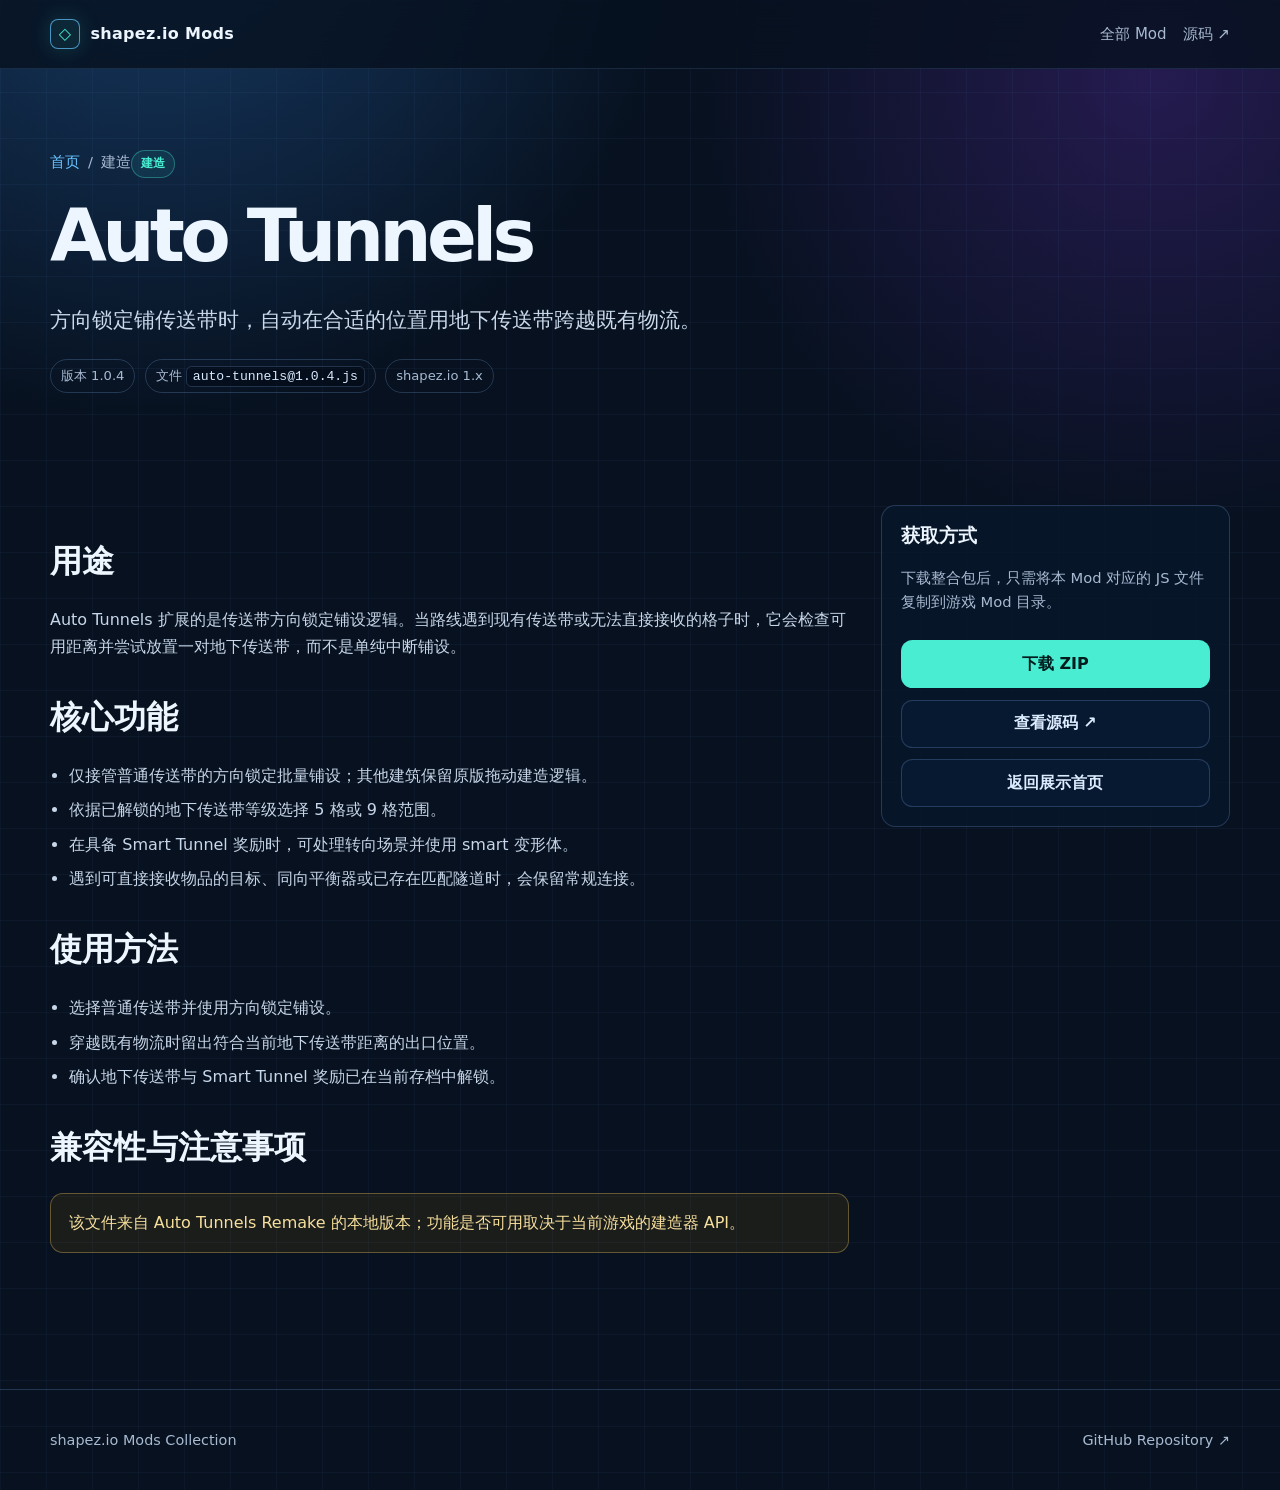
==== docs/mods/auto-tunnels.html @ 45cee905 "Refresh mod collection documentation and Pages" ====
<!doctype html>
<html lang="zh-CN">
<head>
    <meta charset="utf-8">
    <meta name="viewport" content="width=device-width, initial-scale=1">
    <meta name="description" content="方向锁定铺传送带时，自动在合适的位置用地下传送带跨越既有物流。">
    <link rel="icon" href="../favicon.svg" type="image/svg+xml">
    <title>Auto Tunnels · shapez.io Mods</title>
    <link rel="stylesheet" href="../styles.css">
</head>
<body>
    <header class="site-header"><nav class="nav"><a class="brand" href="../index.html"><span class="brand-mark">◇</span>shapez.io Mods</a><div class="nav-links"><a href="../index.html#mods">全部 Mod</a><a href="https://github.com/ct-yx/shapez-mods/blob/main/mods/auto-tunnels%401.0.4.js">源码 ↗</a></div></nav></header>
    <main class="shell">
        <section class="page-hero"><div class="breadcrumb"><a href="../index.html">首页</a><span>/</span><span>建造</span></div><span class="tag">建造</span><h1>Auto Tunnels</h1><p class="lead">方向锁定铺传送带时，自动在合适的位置用地下传送带跨越既有物流。</p><div class="meta-row"><span class="meta">版本 1.0.4</span><span class="meta">文件 <code>auto-tunnels@1.0.4.js</code></span><span class="meta">shapez.io 1.x</span></div></section>
        <section class="page-layout"><article class="prose"><h2>用途</h2><p>Auto Tunnels 扩展的是传送带方向锁定铺设逻辑。当路线遇到现有传送带或无法直接接收的格子时，它会检查可用距离并尝试放置一对地下传送带，而不是单纯中断铺设。</p><h2>核心功能</h2><ul><li>仅接管普通传送带的方向锁定批量铺设；其他建筑保留原版拖动建造逻辑。</li><li>依据已解锁的地下传送带等级选择 5 格或 9 格范围。</li><li>在具备 Smart Tunnel 奖励时，可处理转向场景并使用 smart 变形体。</li><li>遇到可直接接收物品的目标、同向平衡器或已存在匹配隧道时，会保留常规连接。</li></ul><h2>使用方法</h2><ul><li>选择普通传送带并使用方向锁定铺设。</li><li>穿越既有物流时留出符合当前地下传送带距离的出口位置。</li><li>确认地下传送带与 Smart Tunnel 奖励已在当前存档中解锁。</li></ul><h2>兼容性与注意事项</h2><div class="notice">该文件来自 Auto Tunnels Remake 的本地版本；功能是否可用取决于当前游戏的建造器 API。</div></article><aside class="aside"><h3>获取方式</h3><p>下载整合包后，只需将本 Mod 对应的 JS 文件复制到游戏 Mod 目录。</p><a class="button primary" href="../downloads/shapez-mods-modpack.zip">下载 ZIP</a><a class="button" href="https://github.com/ct-yx/shapez-mods/blob/main/mods/auto-tunnels%401.0.4.js">查看源码 ↗</a><a class="button" href="https://ct-yx.github.io/shapez-mods/">返回展示首页</a></aside></section>
    </main>
    <footer class="site-footer"><div class="shell"><span>shapez.io Mods Collection</span><a href="https://github.com/ct-yx/shapez-mods">GitHub Repository ↗</a></div></footer>
</body>
</html>
---- docs/styles.css ----
:root {
    --bg: #07111f;
    --bg-soft: #0b1930;
    --panel: rgba(13, 30, 56, 0.84);
    --panel-strong: #102444;
    --line: rgba(135, 187, 255, 0.22);
    --text: #edf6ff;
    --muted: #a8bad2;
    --blue: #66c4ff;
    --cyan: #48edd2;
    --purple: #ad7cff;
    --yellow: #ffd166;
    --max: 1180px;
}

* { box-sizing: border-box; }
html { scroll-behavior: smooth; }
body {
    margin: 0;
    color: var(--text);
    background:
        linear-gradient(rgba(95, 151, 221, 0.055) 1px, transparent 1px),
        linear-gradient(90deg, rgba(95, 151, 221, 0.055) 1px, transparent 1px),
        radial-gradient(circle at 12% -8%, #173c67 0, transparent 34rem),
        radial-gradient(circle at 90% 5%, #251b50 0, transparent 29rem),
        var(--bg);
    background-size: 46px 46px, 46px 46px, auto, auto, auto;
    font-family: Inter, ui-sans-serif, system-ui, -apple-system, BlinkMacSystemFont, "PingFang SC", "Microsoft YaHei", sans-serif;
    line-height: 1.65;
}

a { color: inherit; text-decoration: none; }
a:hover { color: white; }
code {
    padding: .12rem .36rem;
    border: 1px solid var(--line);
    border-radius: .35rem;
    color: #d9eaff;
    background: rgba(3, 9, 20, .5);
}

.site-header {
    position: sticky;
    z-index: 10;
    top: 0;
    border-bottom: 1px solid rgba(136, 192, 255, .14);
    backdrop-filter: blur(16px);
    background: rgba(7, 17, 31, .79);
}
.nav {
    width: min(var(--max), calc(100% - 2rem));
    min-height: 68px;
    margin: 0 auto;
    display: flex;
    align-items: center;
    justify-content: space-between;
    gap: 1rem;
}
.brand { display: inline-flex; align-items: center; gap: .65rem; font-weight: 800; letter-spacing: .02em; }
.brand-mark {
    display: grid;
    width: 30px;
    height: 30px;
    place-items: center;
    border: 1px solid rgba(102, 196, 255, .7);
    border-radius: 8px;
    color: var(--cyan);
    background: rgba(72, 237, 210, .08);
    box-shadow: 0 0 22px rgba(72, 237, 210, .17);
}
.nav-links { display: flex; flex-wrap: wrap; justify-content: flex-end; gap: 1rem; color: var(--muted); font-size: .94rem; }
.nav-links a:hover { color: var(--blue); }

.shell { width: min(var(--max), calc(100% - 2rem)); margin: 0 auto; }
.hero { padding: 8.2rem 0 5rem; max-width: 880px; }
.eyebrow { margin: 0 0 .85rem; color: var(--cyan); font-weight: 800; font-size: .82rem; letter-spacing: .16em; text-transform: uppercase; }
h1, h2, h3 { line-height: 1.18; }
h1 { max-width: 900px; margin: 0; font-size: clamp(2.7rem, 7vw, 5.6rem); letter-spacing: -.065em; }
h1 .accent { color: var(--blue); }
.lead { max-width: 760px; margin: 1.45rem 0 0; color: #cad9eb; font-size: clamp(1.06rem, 2.4vw, 1.32rem); }
.actions { display: flex; flex-wrap: wrap; gap: .8rem; margin-top: 2rem; }
.button {
    display: inline-flex;
    align-items: center;
    justify-content: center;
    gap: .45rem;
    min-height: 44px;
    padding: .62rem 1rem;
    border: 1px solid var(--line);
    border-radius: .72rem;
    color: #dcecff;
    background: rgba(10, 28, 53, .68);
    font-weight: 700;
    transition: transform .16s ease, border-color .16s ease, background .16s ease;
}
.button:hover { transform: translateY(-2px); border-color: var(--blue); background: rgba(40, 97, 155, .36); }
.button.primary { border-color: rgba(72, 237, 210, .75); color: #001c1d; background: var(--cyan); }
.button.primary:hover { color: #001c1d; background: #85f8e5; }

.stats { display: grid; grid-template-columns: repeat(3, 1fr); gap: 1px; margin: 0 0 5rem; border: 1px solid var(--line); background: var(--line); }
.stat { min-height: 116px; padding: 1.35rem; background: rgba(9, 23, 43, .88); }
.stat strong { display: block; color: var(--cyan); font-size: 2.05rem; line-height: 1.1; }
.stat span { color: var(--muted); font-size: .9rem; }

section { padding: 4.5rem 0; }
.section-heading { display: flex; align-items: end; justify-content: space-between; gap: 2rem; margin-bottom: 1.7rem; }
.section-heading h2 { max-width: 680px; margin: 0; font-size: clamp(2rem, 4vw, 3.25rem); letter-spacing: -.045em; }
.section-heading p { max-width: 450px; margin: 0; color: var(--muted); }

.card-grid { display: grid; grid-template-columns: repeat(3, minmax(0, 1fr)); gap: 1rem; }
.mod-card, .info-card {
    display: flex;
    min-height: 250px;
    flex-direction: column;
    padding: 1.35rem;
    border: 1px solid var(--line);
    border-radius: 1rem;
    background: linear-gradient(155deg, rgba(21, 49, 88, .82), rgba(8, 21, 39, .95));
    box-shadow: 0 20px 45px rgba(0, 0, 0, .12);
    transition: transform .16s ease, border-color .16s ease, box-shadow .16s ease;
}
.mod-card:hover { transform: translateY(-4px); border-color: rgba(102, 196, 255, .76); box-shadow: 0 24px 55px rgba(0, 0, 0, .24); }
.mod-card h3, .info-card h3 { margin: .78rem 0 .55rem; font-size: 1.34rem; }
.mod-card p, .info-card p { margin: 0; color: var(--muted); }
.mod-card .card-link { margin-top: auto; padding-top: 1.1rem; color: var(--blue); font-weight: 800; }
.tag { display: inline-flex; width: fit-content; padding: .18rem .55rem; border: 1px solid rgba(72, 237, 210, .34); border-radius: 999px; color: var(--cyan); background: rgba(72, 237, 210, .08); font-size: .75rem; font-weight: 800; }
.tag.purple { border-color: rgba(173, 124, 255, .4); color: #cfb5ff; background: rgba(173, 124, 255, .1); }
.tag.yellow { border-color: rgba(255, 209, 102, .42); color: var(--yellow); background: rgba(255, 209, 102, .09); }

.feature-strip { display: grid; grid-template-columns: 1.15fr .85fr; gap: 1rem; }
.wide-panel, .info-card { border: 1px solid var(--line); border-radius: 1rem; background: rgba(11, 28, 51, .8); }
.wide-panel { padding: 1.5rem; }
.check-list { display: grid; gap: .8rem; margin: 1rem 0 0; padding: 0; list-style: none; }
.check-list li { color: #d1dfef; }
.check-list li::before { margin-right: .65rem; color: var(--cyan); content: "✦"; }

.gallery { display: grid; grid-template-columns: repeat(12, 1fr); gap: 1rem; }
figure { margin: 0; overflow: hidden; border: 1px solid var(--line); border-radius: .9rem; background: var(--panel); }
figure.large { grid-column: span 7; }
figure.small { grid-column: span 5; }
figure.full { grid-column: 1 / -1; }
figure img { display: block; width: 100%; height: 100%; max-height: 430px; object-fit: cover; background: #101c30; }
figure.contain img { object-fit: contain; }
figcaption { padding: .72rem .9rem; color: var(--muted); font-size: .86rem; }

.install { display: grid; grid-template-columns: repeat(3, 1fr); gap: 1rem; }
.step { padding: 1.35rem; border-left: 2px solid var(--cyan); background: rgba(13, 31, 55, .72); }
.step strong { display: block; margin-bottom: .55rem; color: var(--blue); font-size: 1.38rem; }
.step p { margin: 0; color: var(--muted); }

.page-hero { padding: 5rem 0 2.5rem; }
.breadcrumb { display: inline-flex; gap: .5rem; margin-bottom: 1.2rem; color: var(--muted); font-size: .92rem; }
.breadcrumb a { color: var(--blue); }
.page-hero h1 { font-size: clamp(2.5rem, 6vw, 4.6rem); }
.meta-row { display: flex; flex-wrap: wrap; gap: .6rem; margin-top: 1.3rem; }
.meta { padding: .28rem .62rem; border: 1px solid var(--line); border-radius: 999px; color: var(--muted); font-size: .82rem; }
.prose { max-width: 850px; }
.prose h2 { margin-top: 2.4rem; font-size: 2rem; }
.prose h3 { margin-top: 1.7rem; font-size: 1.24rem; }
.prose p, .prose li { color: #c7d6e9; }
.prose ul { padding-left: 1.2rem; }
.prose li + li { margin-top: .5rem; }
.page-layout { display: grid; grid-template-columns: minmax(0, 1.6fr) minmax(260px, .7fr); gap: 2rem; }
.aside { position: sticky; top: 94px; align-self: start; padding: 1.2rem; border: 1px solid var(--line); border-radius: .9rem; background: rgba(8, 23, 43, .8); }
.aside h3 { margin-top: 0; }
.aside p { color: var(--muted); font-size: .92rem; }
.aside .button { width: 100%; margin-top: .7rem; }
.notice { padding: 1rem 1.1rem; border: 1px solid rgba(255, 209, 102, .32); border-radius: .8rem; color: #f7df9c; background: rgba(121, 89, 12, .18); }

.site-footer { margin-top: 4rem; padding: 2.4rem 0; border-top: 1px solid var(--line); color: var(--muted); font-size: .9rem; }
.site-footer .shell { display: flex; justify-content: space-between; gap: 1rem; }

@media (max-width: 820px) {
    .nav { min-height: 60px; }
    .nav-links { display: none; }
    .hero { padding: 5.1rem 0 3.4rem; }
    .stats, .card-grid, .install, .feature-strip, .page-layout { grid-template-columns: 1fr; }
    .stat { min-height: auto; }
    .section-heading { display: block; }
    .section-heading p { margin-top: .75rem; }
    .gallery { display: block; }
    .gallery figure { margin-bottom: 1rem; }
    .aside { position: static; }
    .site-footer .shell { display: block; }
}
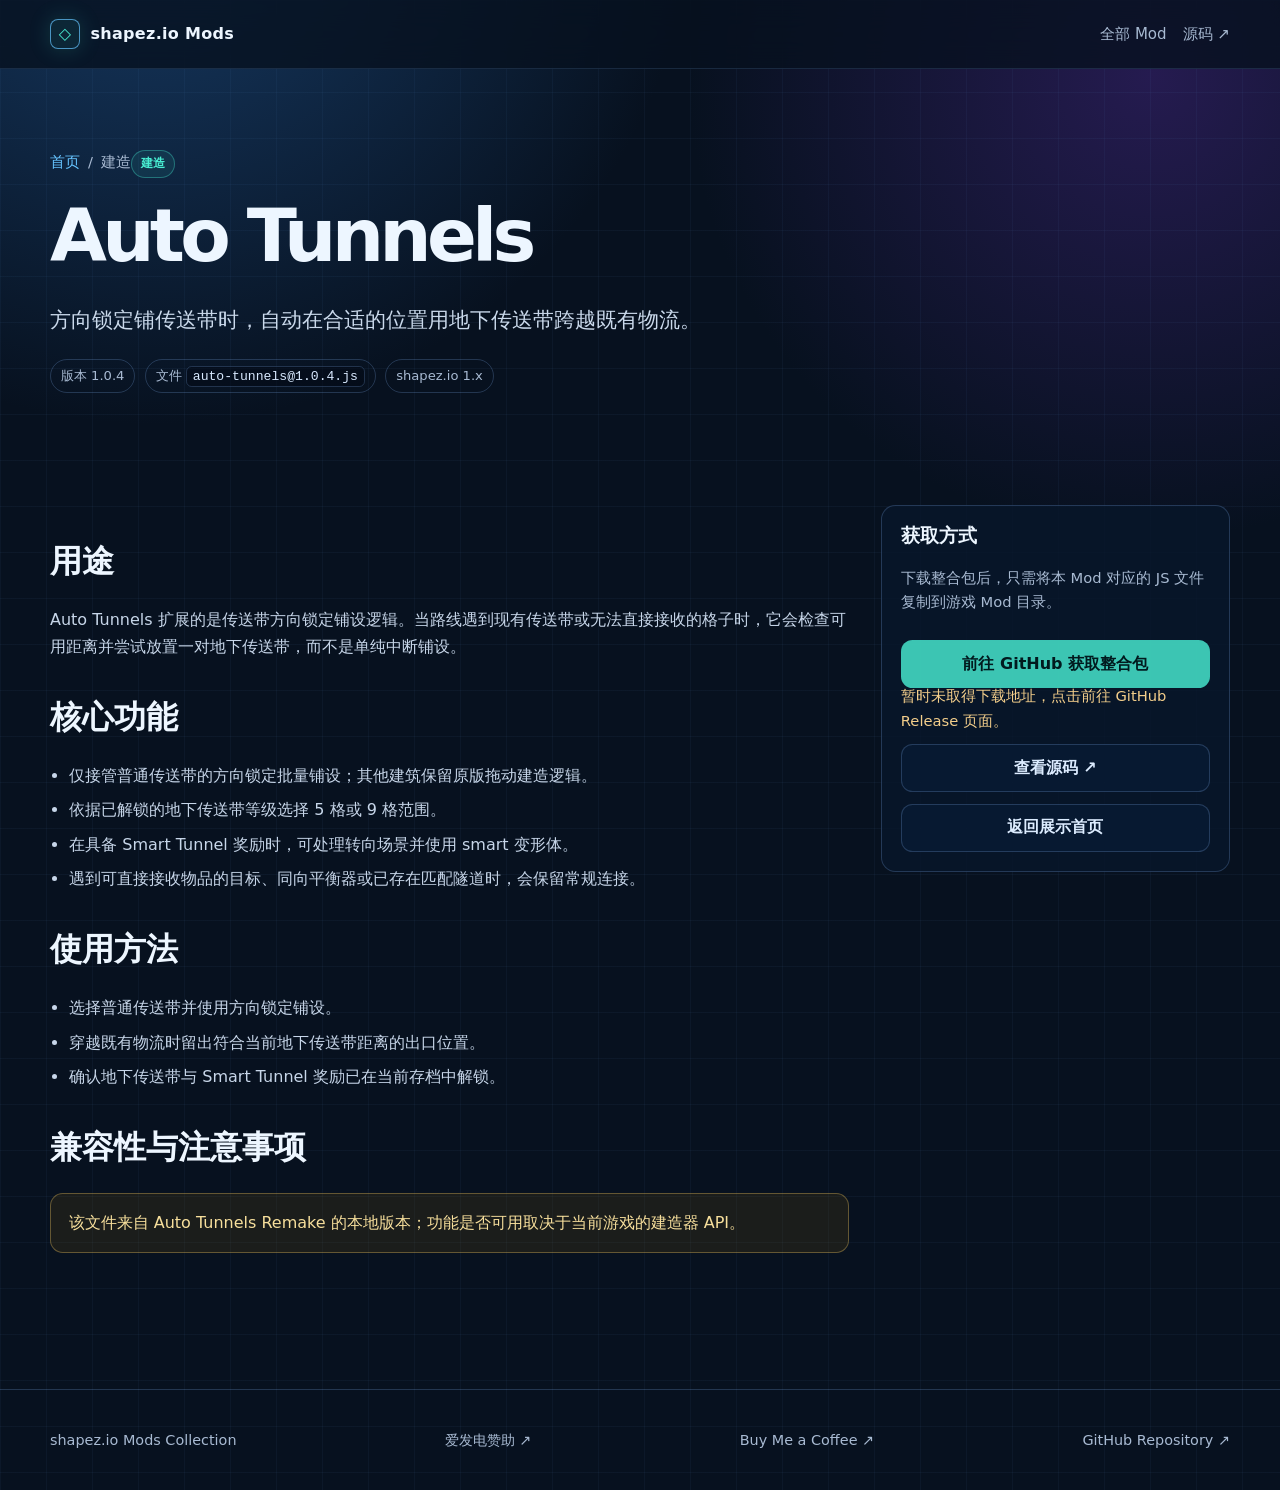
==== commit 5af417b4: "Build modpack downloads from GitHub Releases" ====
--- a/docs/mods/auto-tunnels.html
+++ b/docs/mods/auto-tunnels.html
@@ -12,8 +12,9 @@
     <header class="site-header"><nav class="nav"><a class="brand" href="../index.html"><span class="brand-mark">◇</span>shapez.io Mods</a><div class="nav-links"><a href="../index.html#mods">全部 Mod</a><a href="https://github.com/ct-yx/shapez-mods/blob/main/mods/auto-tunnels%401.0.4.js">源码 ↗</a></div></nav></header>
     <main class="shell">
         <section class="page-hero"><div class="breadcrumb"><a href="../index.html">首页</a><span>/</span><span>建造</span></div><span class="tag">建造</span><h1>Auto Tunnels</h1><p class="lead">方向锁定铺传送带时，自动在合适的位置用地下传送带跨越既有物流。</p><div class="meta-row"><span class="meta">版本 1.0.4</span><span class="meta">文件 <code>auto-tunnels@1.0.4.js</code></span><span class="meta">shapez.io 1.x</span></div></section>
-        <section class="page-layout"><article class="prose"><h2>用途</h2><p>Auto Tunnels 扩展的是传送带方向锁定铺设逻辑。当路线遇到现有传送带或无法直接接收的格子时，它会检查可用距离并尝试放置一对地下传送带，而不是单纯中断铺设。</p><h2>核心功能</h2><ul><li>仅接管普通传送带的方向锁定批量铺设；其他建筑保留原版拖动建造逻辑。</li><li>依据已解锁的地下传送带等级选择 5 格或 9 格范围。</li><li>在具备 Smart Tunnel 奖励时，可处理转向场景并使用 smart 变形体。</li><li>遇到可直接接收物品的目标、同向平衡器或已存在匹配隧道时，会保留常规连接。</li></ul><h2>使用方法</h2><ul><li>选择普通传送带并使用方向锁定铺设。</li><li>穿越既有物流时留出符合当前地下传送带距离的出口位置。</li><li>确认地下传送带与 Smart Tunnel 奖励已在当前存档中解锁。</li></ul><h2>兼容性与注意事项</h2><div class="notice">该文件来自 Auto Tunnels Remake 的本地版本；功能是否可用取决于当前游戏的建造器 API。</div></article><aside class="aside"><h3>获取方式</h3><p>下载整合包后，只需将本 Mod 对应的 JS 文件复制到游戏 Mod 目录。</p><a class="button primary" href="../downloads/shapez-mods-modpack.zip">下载 ZIP</a><a class="button" href="https://github.com/ct-yx/shapez-mods/blob/main/mods/auto-tunnels%401.0.4.js">查看源码 ↗</a><a class="button" href="https://ct-yx.github.io/shapez-mods/">返回展示首页</a></aside></section>
+        <section class="page-layout"><article class="prose"><h2>用途</h2><p>Auto Tunnels 扩展的是传送带方向锁定铺设逻辑。当路线遇到现有传送带或无法直接接收的格子时，它会检查可用距离并尝试放置一对地下传送带，而不是单纯中断铺设。</p><h2>核心功能</h2><ul><li>仅接管普通传送带的方向锁定批量铺设；其他建筑保留原版拖动建造逻辑。</li><li>依据已解锁的地下传送带等级选择 5 格或 9 格范围。</li><li>在具备 Smart Tunnel 奖励时，可处理转向场景并使用 smart 变形体。</li><li>遇到可直接接收物品的目标、同向平衡器或已存在匹配隧道时，会保留常规连接。</li></ul><h2>使用方法</h2><ul><li>选择普通传送带并使用方向锁定铺设。</li><li>穿越既有物流时留出符合当前地下传送带距离的出口位置。</li><li>确认地下传送带与 Smart Tunnel 奖励已在当前存档中解锁。</li></ul><h2>兼容性与注意事项</h2><div class="notice">该文件来自 Auto Tunnels Remake 的本地版本；功能是否可用取决于当前游戏的建造器 API。</div></article><aside class="aside"><h3>获取方式</h3><p>下载整合包后，只需将本 Mod 对应的 JS 文件复制到游戏 Mod 目录。</p><a class="button primary" data-modpack-download href="https://github.com/ct-yx/shapez-mods/releases/tag/modpack-latest"><span data-modpack-label>正在获取最新整合包…</span></a><p class="download-status" data-modpack-status aria-live="polite">正在通过 GitHub API 查询最新发布包…</p><a class="button" href="https://github.com/ct-yx/shapez-mods/blob/main/mods/auto-tunnels%401.0.4.js">查看源码 ↗</a><a class="button" href="https://ct-yx.github.io/shapez-mods/">返回展示首页</a></aside></section>
     </main>
-    <footer class="site-footer"><div class="shell"><span>shapez.io Mods Collection</span><a href="https://github.com/ct-yx/shapez-mods">GitHub Repository ↗</a></div></footer>
+    <footer class="site-footer"><div class="shell"><span>shapez.io Mods Collection</span><a href="https://www.ifdian.net/a/Ct_yx?utm_source=copylink&amp;utm_medium=link" target="_blank" rel="noreferrer">爱发电赞助 ↗</a><a href="https://buymeacoffee.com/ctyx" target="_blank" rel="noreferrer">Buy Me a Coffee ↗</a><a href="https://github.com/ct-yx/shapez-mods">GitHub Repository ↗</a></div></footer>
+    <script src="../assets/download-latest.js" defer></script>
 </body>
 </html>
--- a/docs/styles.css
+++ b/docs/styles.css
@@ -96,6 +96,9 @@
 .button:hover { transform: translateY(-2px); border-color: var(--blue); background: rgba(40, 97, 155, .36); }
 .button.primary { border-color: rgba(72, 237, 210, .75); color: #001c1d; background: var(--cyan); }
 .button.primary:hover { color: #001c1d; background: #85f8e5; }
+.button.is-loading { cursor: progress; opacity: .82; }
+.download-status { width: 100%; margin: -.25rem 0 0; color: var(--muted); font-size: .78rem; }
+.download-status.is-error { color: #f3ce8b; }
 
 .stats { display: grid; grid-template-columns: repeat(3, 1fr); gap: 1px; margin: 0 0 5rem; border: 1px solid var(--line); background: var(--line); }
 .stat { min-height: 116px; padding: 1.35rem; background: rgba(9, 23, 43, .88); }
@@ -166,6 +169,11 @@
 .aside p { color: var(--muted); font-size: .92rem; }
 .aside .button { width: 100%; margin-top: .7rem; }
 .notice { padding: 1rem 1.1rem; border: 1px solid rgba(255, 209, 102, .32); border-radius: .8rem; color: #f7df9c; background: rgba(121, 89, 12, .18); }
+.support-panel { display: grid; grid-template-columns: 1.25fr .75fr; gap: 1rem; padding: 1.5rem; border: 1px solid rgba(72, 237, 210, .32); border-radius: 1rem; background: linear-gradient(145deg, rgba(19, 68, 82, .53), rgba(18, 25, 67, .72)); }
+.support-panel h2 { margin: .55rem 0; }
+.support-panel p { margin: 0; color: #c4d8e9; }
+.support-actions { display: flex; flex-wrap: wrap; align-content: center; justify-content: flex-end; gap: .7rem; }
+.support-actions .button { min-width: 155px; }
 
 .site-footer { margin-top: 4rem; padding: 2.4rem 0; border-top: 1px solid var(--line); color: var(--muted); font-size: .9rem; }
 .site-footer .shell { display: flex; justify-content: space-between; gap: 1rem; }
@@ -174,12 +182,13 @@
     .nav { min-height: 60px; }
     .nav-links { display: none; }
     .hero { padding: 5.1rem 0 3.4rem; }
-    .stats, .card-grid, .install, .feature-strip, .page-layout { grid-template-columns: 1fr; }
+    .stats, .card-grid, .install, .feature-strip, .page-layout, .support-panel { grid-template-columns: 1fr; }
     .stat { min-height: auto; }
     .section-heading { display: block; }
     .section-heading p { margin-top: .75rem; }
     .gallery { display: block; }
     .gallery figure { margin-bottom: 1rem; }
     .aside { position: static; }
+    .support-actions { justify-content: flex-start; }
     .site-footer .shell { display: block; }
 }
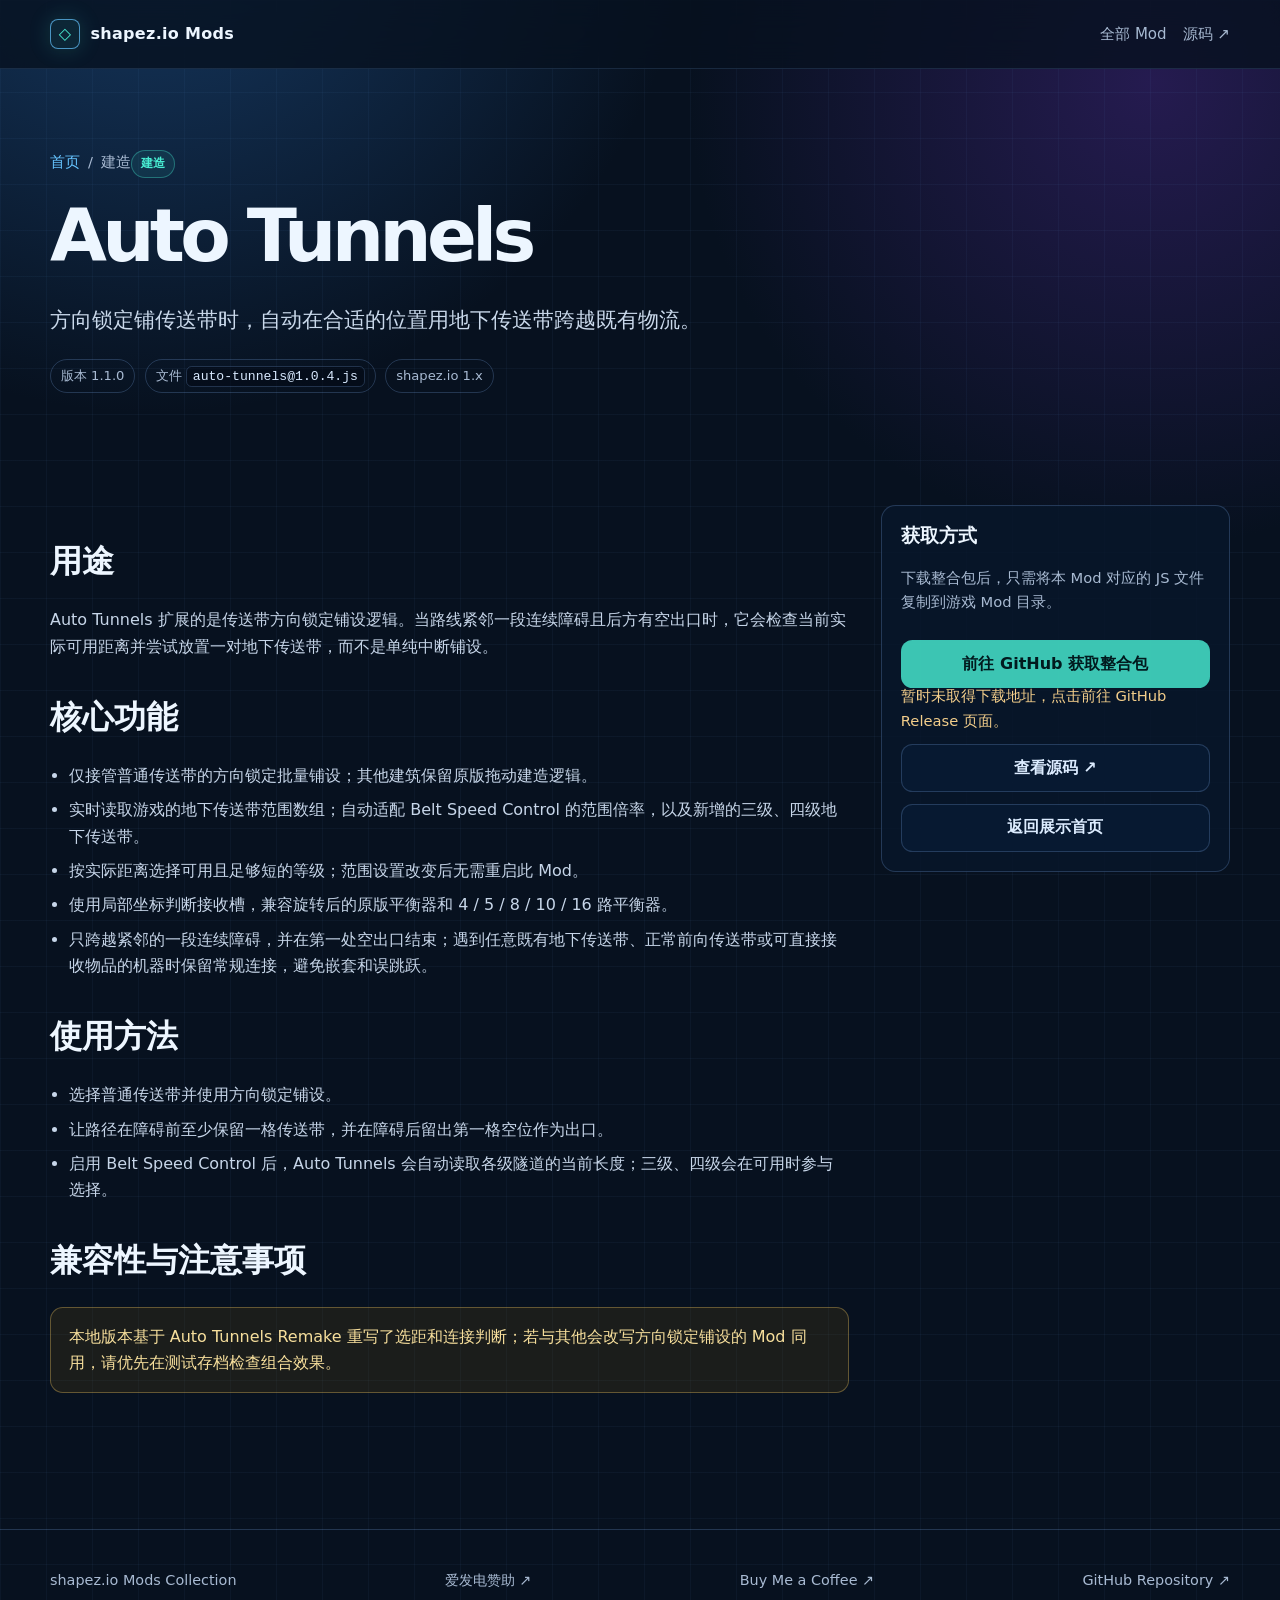
==== commit 1c8b2a20: "Adapt auto tunnels to dynamic belt ranges" ====
--- a/docs/mods/auto-tunnels.html
+++ b/docs/mods/auto-tunnels.html
@@ -11,8 +11,8 @@
 <body>
     <header class="site-header"><nav class="nav"><a class="brand" href="../index.html"><span class="brand-mark">◇</span>shapez.io Mods</a><div class="nav-links"><a href="../index.html#mods">全部 Mod</a><a href="https://github.com/ct-yx/shapez-mods/blob/main/mods/auto-tunnels%401.0.4.js">源码 ↗</a></div></nav></header>
     <main class="shell">
-        <section class="page-hero"><div class="breadcrumb"><a href="../index.html">首页</a><span>/</span><span>建造</span></div><span class="tag">建造</span><h1>Auto Tunnels</h1><p class="lead">方向锁定铺传送带时，自动在合适的位置用地下传送带跨越既有物流。</p><div class="meta-row"><span class="meta">版本 1.0.4</span><span class="meta">文件 <code>auto-tunnels@1.0.4.js</code></span><span class="meta">shapez.io 1.x</span></div></section>
-        <section class="page-layout"><article class="prose"><h2>用途</h2><p>Auto Tunnels 扩展的是传送带方向锁定铺设逻辑。当路线遇到现有传送带或无法直接接收的格子时，它会检查可用距离并尝试放置一对地下传送带，而不是单纯中断铺设。</p><h2>核心功能</h2><ul><li>仅接管普通传送带的方向锁定批量铺设；其他建筑保留原版拖动建造逻辑。</li><li>依据已解锁的地下传送带等级选择 5 格或 9 格范围。</li><li>在具备 Smart Tunnel 奖励时，可处理转向场景并使用 smart 变形体。</li><li>遇到可直接接收物品的目标、同向平衡器或已存在匹配隧道时，会保留常规连接。</li></ul><h2>使用方法</h2><ul><li>选择普通传送带并使用方向锁定铺设。</li><li>穿越既有物流时留出符合当前地下传送带距离的出口位置。</li><li>确认地下传送带与 Smart Tunnel 奖励已在当前存档中解锁。</li></ul><h2>兼容性与注意事项</h2><div class="notice">该文件来自 Auto Tunnels Remake 的本地版本；功能是否可用取决于当前游戏的建造器 API。</div></article><aside class="aside"><h3>获取方式</h3><p>下载整合包后，只需将本 Mod 对应的 JS 文件复制到游戏 Mod 目录。</p><a class="button primary" data-modpack-download href="https://github.com/ct-yx/shapez-mods/releases/tag/modpack-latest"><span data-modpack-label>正在获取最新整合包…</span></a><p class="download-status" data-modpack-status aria-live="polite">正在通过 GitHub API 查询最新发布包…</p><a class="button" href="https://github.com/ct-yx/shapez-mods/blob/main/mods/auto-tunnels%401.0.4.js">查看源码 ↗</a><a class="button" href="https://ct-yx.github.io/shapez-mods/">返回展示首页</a></aside></section>
+        <section class="page-hero"><div class="breadcrumb"><a href="../index.html">首页</a><span>/</span><span>建造</span></div><span class="tag">建造</span><h1>Auto Tunnels</h1><p class="lead">方向锁定铺传送带时，自动在合适的位置用地下传送带跨越既有物流。</p><div class="meta-row"><span class="meta">版本 1.1.0</span><span class="meta">文件 <code>auto-tunnels@1.0.4.js</code></span><span class="meta">shapez.io 1.x</span></div></section>
+        <section class="page-layout"><article class="prose"><h2>用途</h2><p>Auto Tunnels 扩展的是传送带方向锁定铺设逻辑。当路线紧邻一段连续障碍且后方有空出口时，它会检查当前实际可用距离并尝试放置一对地下传送带，而不是单纯中断铺设。</p><h2>核心功能</h2><ul><li>仅接管普通传送带的方向锁定批量铺设；其他建筑保留原版拖动建造逻辑。</li><li>实时读取游戏的地下传送带范围数组；自动适配 Belt Speed Control 的范围倍率，以及新增的三级、四级地下传送带。</li><li>按实际距离选择可用且足够短的等级；范围设置改变后无需重启此 Mod。</li><li>使用局部坐标判断接收槽，兼容旋转后的原版平衡器和 4 / 5 / 8 / 10 / 16 路平衡器。</li><li>只跨越紧邻的一段连续障碍，并在第一处空出口结束；遇到任意既有地下传送带、正常前向传送带或可直接接收物品的机器时保留常规连接，避免嵌套和误跳跃。</li></ul><h2>使用方法</h2><ul><li>选择普通传送带并使用方向锁定铺设。</li><li>让路径在障碍前至少保留一格传送带，并在障碍后留出第一格空位作为出口。</li><li>启用 Belt Speed Control 后，Auto Tunnels 会自动读取各级隧道的当前长度；三级、四级会在可用时参与选择。</li></ul><h2>兼容性与注意事项</h2><div class="notice">本地版本基于 Auto Tunnels Remake 重写了选距和连接判断；若与其他会改写方向锁定铺设的 Mod 同用，请优先在测试存档检查组合效果。</div></article><aside class="aside"><h3>获取方式</h3><p>下载整合包后，只需将本 Mod 对应的 JS 文件复制到游戏 Mod 目录。</p><a class="button primary" data-modpack-download href="https://github.com/ct-yx/shapez-mods/releases/tag/modpack-latest"><span data-modpack-label>正在获取最新整合包…</span></a><p class="download-status" data-modpack-status aria-live="polite">正在通过 GitHub API 查询最新发布包…</p><a class="button" href="https://github.com/ct-yx/shapez-mods/blob/main/mods/auto-tunnels%401.0.4.js">查看源码 ↗</a><a class="button" href="https://ct-yx.github.io/shapez-mods/">返回展示首页</a></aside></section>
     </main>
     <footer class="site-footer"><div class="shell"><span>shapez.io Mods Collection</span><a href="https://www.ifdian.net/a/Ct_yx?utm_source=copylink&amp;utm_medium=link" target="_blank" rel="noreferrer">爱发电赞助 ↗</a><a href="https://buymeacoffee.com/ctyx" target="_blank" rel="noreferrer">Buy Me a Coffee ↗</a><a href="https://github.com/ct-yx/shapez-mods">GitHub Repository ↗</a></div></footer>
     <script src="../assets/download-latest.js" defer></script>
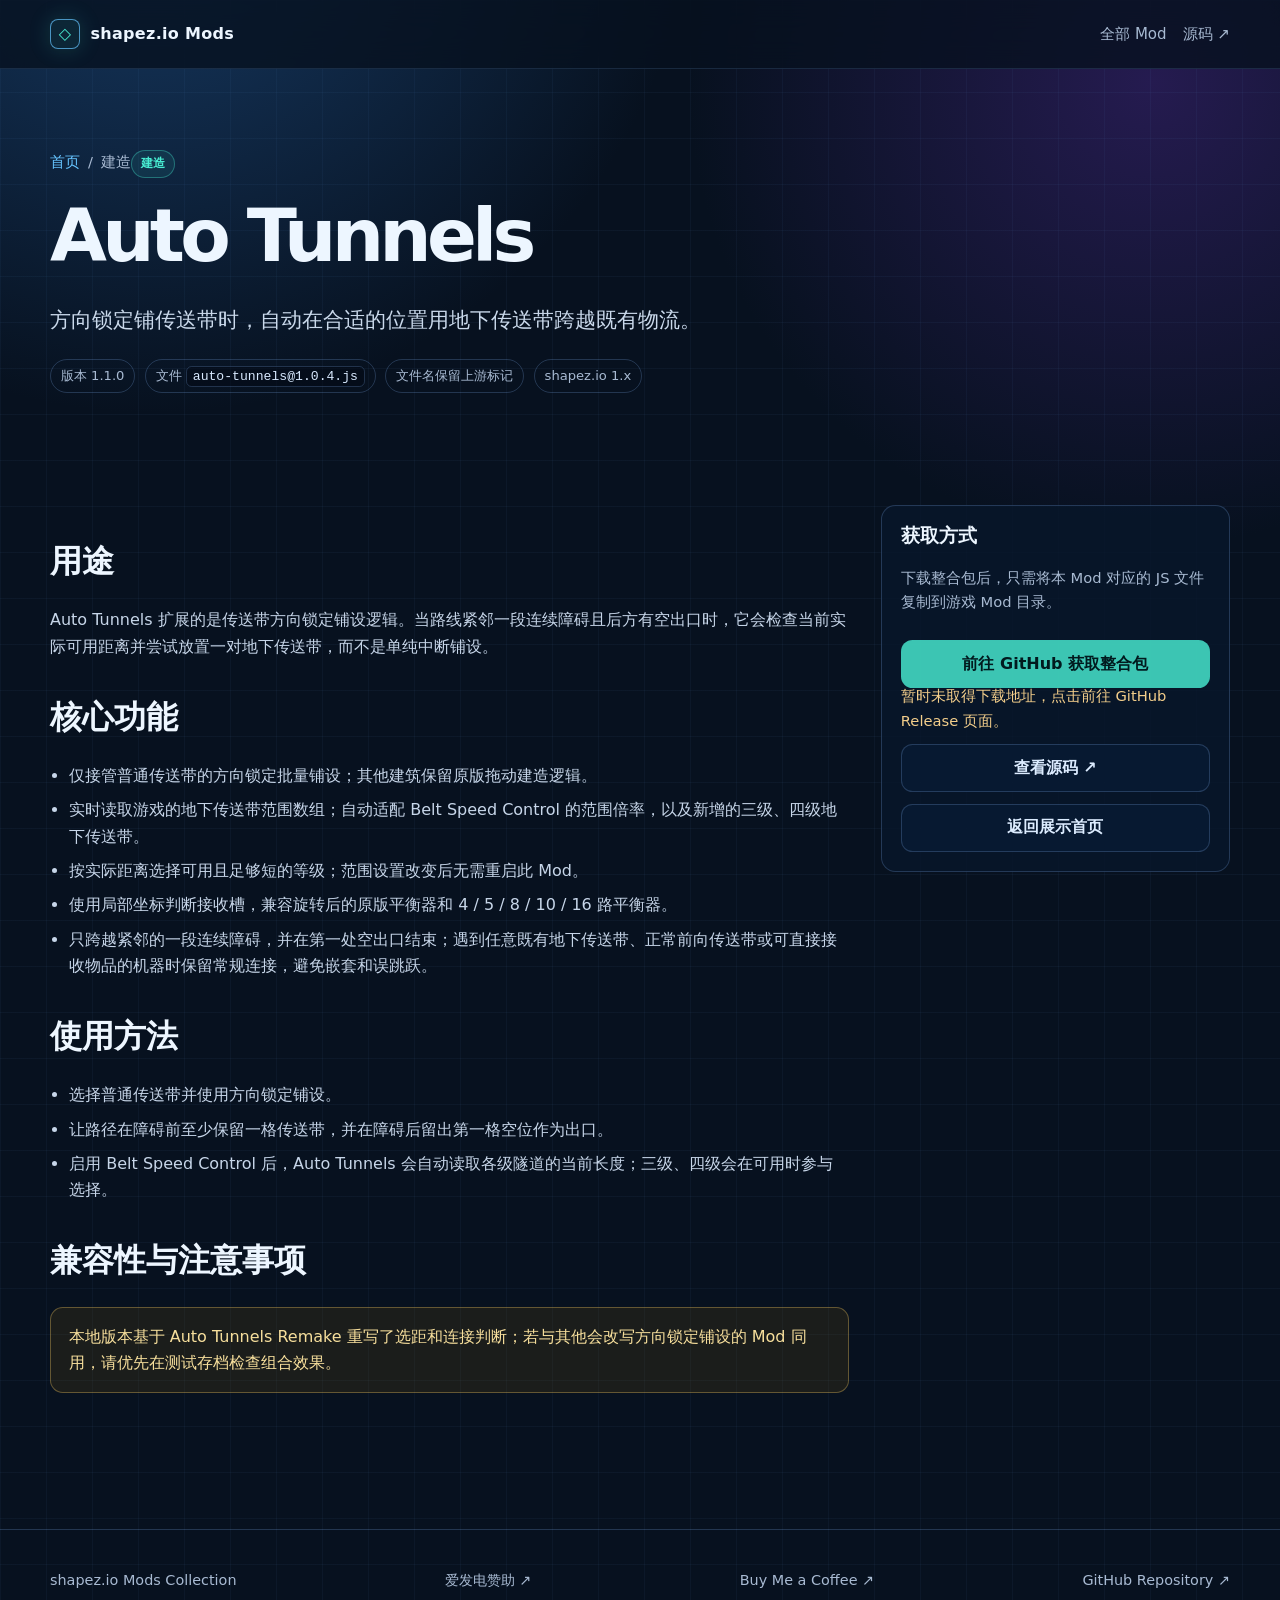
==== commit d389230d: "Refresh mod documentation and Pages showcase" ====
--- a/docs/mods/auto-tunnels.html
+++ b/docs/mods/auto-tunnels.html
@@ -11,7 +11,7 @@
 <body>
     <header class="site-header"><nav class="nav"><a class="brand" href="../index.html"><span class="brand-mark">◇</span>shapez.io Mods</a><div class="nav-links"><a href="../index.html#mods">全部 Mod</a><a href="https://github.com/ct-yx/shapez-mods/blob/main/mods/auto-tunnels%401.0.4.js">源码 ↗</a></div></nav></header>
     <main class="shell">
-        <section class="page-hero"><div class="breadcrumb"><a href="../index.html">首页</a><span>/</span><span>建造</span></div><span class="tag">建造</span><h1>Auto Tunnels</h1><p class="lead">方向锁定铺传送带时，自动在合适的位置用地下传送带跨越既有物流。</p><div class="meta-row"><span class="meta">版本 1.1.0</span><span class="meta">文件 <code>auto-tunnels@1.0.4.js</code></span><span class="meta">shapez.io 1.x</span></div></section>
+        <section class="page-hero"><div class="breadcrumb"><a href="../index.html">首页</a><span>/</span><span>建造</span></div><span class="tag">建造</span><h1>Auto Tunnels</h1><p class="lead">方向锁定铺传送带时，自动在合适的位置用地下传送带跨越既有物流。</p><div class="meta-row"><span class="meta">版本 1.1.0</span><span class="meta">文件 <code>auto-tunnels@1.0.4.js</code></span><span class="meta">文件名保留上游标记</span><span class="meta">shapez.io 1.x</span></div></section>
         <section class="page-layout"><article class="prose"><h2>用途</h2><p>Auto Tunnels 扩展的是传送带方向锁定铺设逻辑。当路线紧邻一段连续障碍且后方有空出口时，它会检查当前实际可用距离并尝试放置一对地下传送带，而不是单纯中断铺设。</p><h2>核心功能</h2><ul><li>仅接管普通传送带的方向锁定批量铺设；其他建筑保留原版拖动建造逻辑。</li><li>实时读取游戏的地下传送带范围数组；自动适配 Belt Speed Control 的范围倍率，以及新增的三级、四级地下传送带。</li><li>按实际距离选择可用且足够短的等级；范围设置改变后无需重启此 Mod。</li><li>使用局部坐标判断接收槽，兼容旋转后的原版平衡器和 4 / 5 / 8 / 10 / 16 路平衡器。</li><li>只跨越紧邻的一段连续障碍，并在第一处空出口结束；遇到任意既有地下传送带、正常前向传送带或可直接接收物品的机器时保留常规连接，避免嵌套和误跳跃。</li></ul><h2>使用方法</h2><ul><li>选择普通传送带并使用方向锁定铺设。</li><li>让路径在障碍前至少保留一格传送带，并在障碍后留出第一格空位作为出口。</li><li>启用 Belt Speed Control 后，Auto Tunnels 会自动读取各级隧道的当前长度；三级、四级会在可用时参与选择。</li></ul><h2>兼容性与注意事项</h2><div class="notice">本地版本基于 Auto Tunnels Remake 重写了选距和连接判断；若与其他会改写方向锁定铺设的 Mod 同用，请优先在测试存档检查组合效果。</div></article><aside class="aside"><h3>获取方式</h3><p>下载整合包后，只需将本 Mod 对应的 JS 文件复制到游戏 Mod 目录。</p><a class="button primary" data-modpack-download href="https://github.com/ct-yx/shapez-mods/releases/tag/modpack-latest"><span data-modpack-label>正在获取最新整合包…</span></a><p class="download-status" data-modpack-status aria-live="polite">正在通过 GitHub API 查询最新发布包…</p><a class="button" href="https://github.com/ct-yx/shapez-mods/blob/main/mods/auto-tunnels%401.0.4.js">查看源码 ↗</a><a class="button" href="https://ct-yx.github.io/shapez-mods/">返回展示首页</a></aside></section>
     </main>
     <footer class="site-footer"><div class="shell"><span>shapez.io Mods Collection</span><a href="https://www.ifdian.net/a/Ct_yx?utm_source=copylink&amp;utm_medium=link" target="_blank" rel="noreferrer">爱发电赞助 ↗</a><a href="https://buymeacoffee.com/ctyx" target="_blank" rel="noreferrer">Buy Me a Coffee ↗</a><a href="https://github.com/ct-yx/shapez-mods">GitHub Repository ↗</a></div></footer>
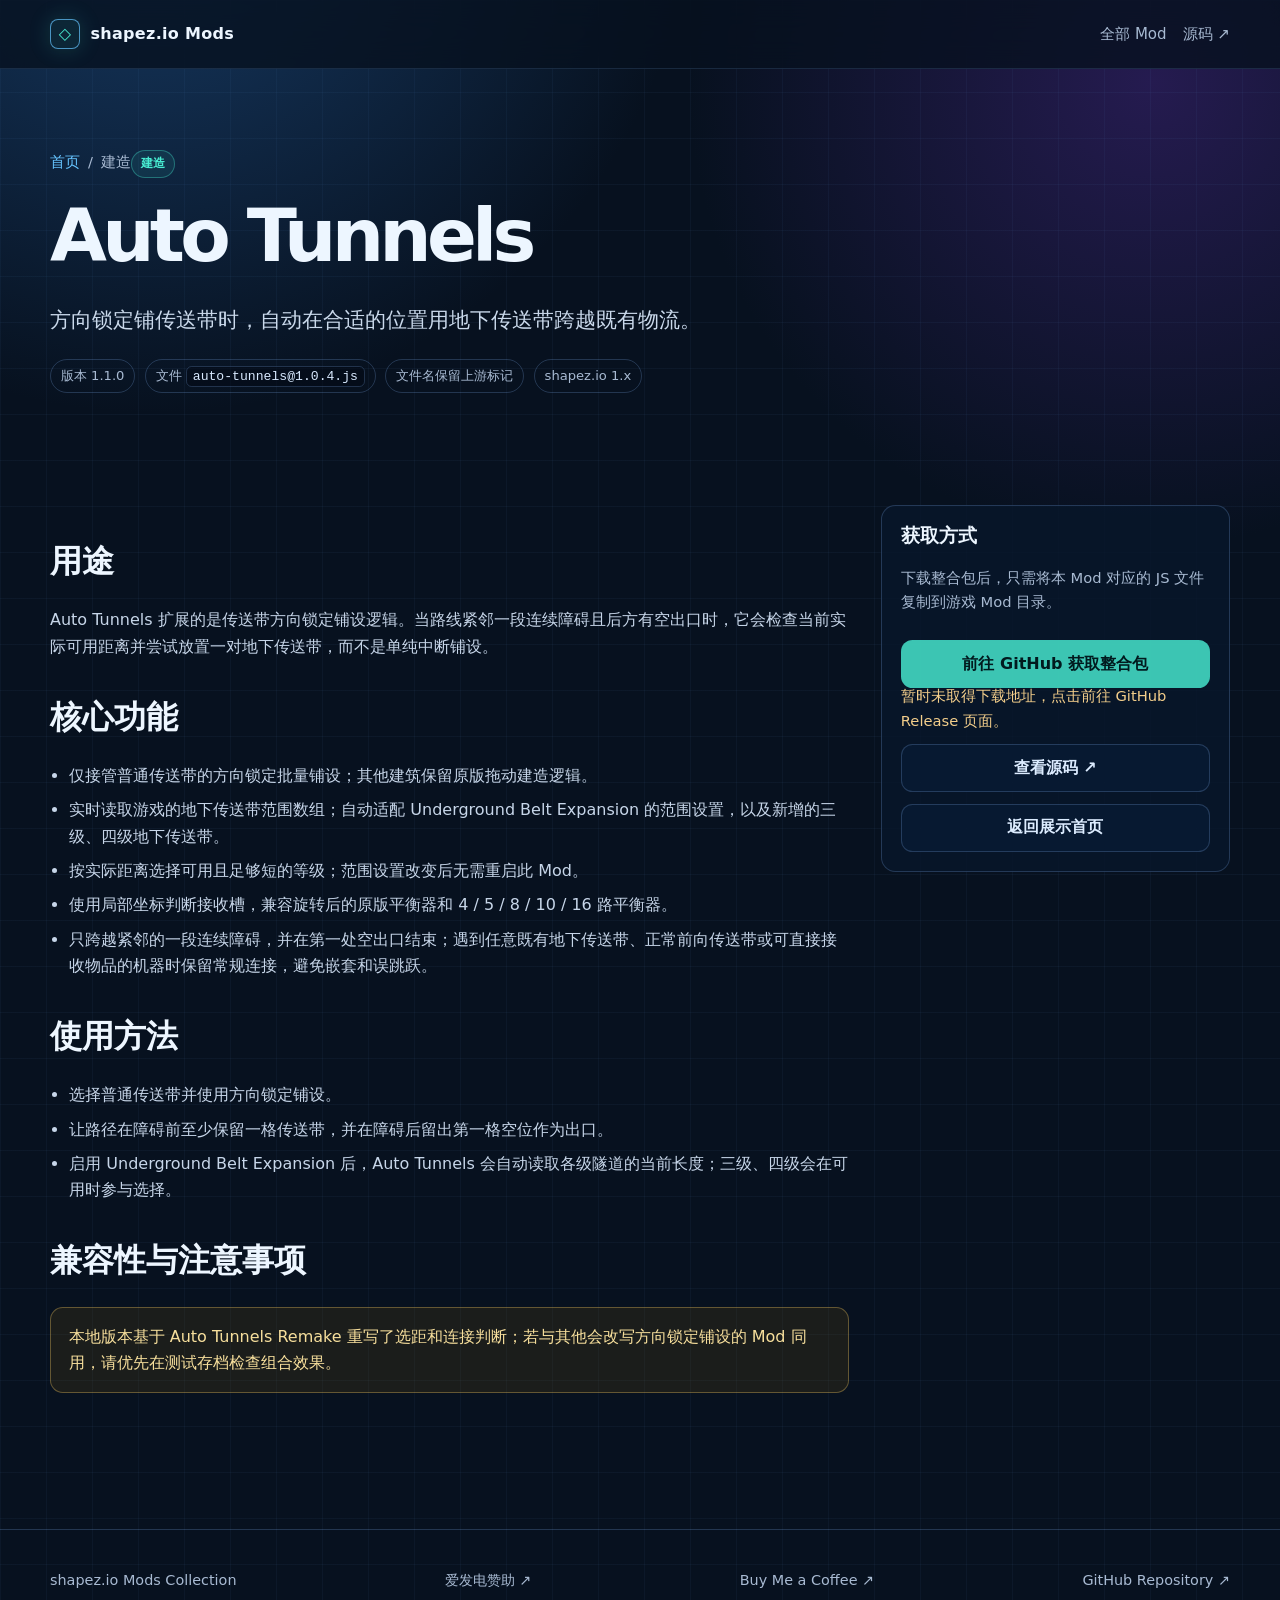
==== commit 462d8d64: "Add belt optimization and publish-ready mod updates" ====
--- a/docs/mods/auto-tunnels.html
+++ b/docs/mods/auto-tunnels.html
@@ -12,9 +12,9 @@
     <header class="site-header"><nav class="nav"><a class="brand" href="../index.html"><span class="brand-mark">◇</span>shapez.io Mods</a><div class="nav-links"><a href="../index.html#mods">全部 Mod</a><a href="https://github.com/ct-yx/shapez-mods/blob/main/mods/auto-tunnels%401.0.4.js">源码 ↗</a></div></nav></header>
     <main class="shell">
         <section class="page-hero"><div class="breadcrumb"><a href="../index.html">首页</a><span>/</span><span>建造</span></div><span class="tag">建造</span><h1>Auto Tunnels</h1><p class="lead">方向锁定铺传送带时，自动在合适的位置用地下传送带跨越既有物流。</p><div class="meta-row"><span class="meta">版本 1.1.0</span><span class="meta">文件 <code>auto-tunnels@1.0.4.js</code></span><span class="meta">文件名保留上游标记</span><span class="meta">shapez.io 1.x</span></div></section>
-        <section class="page-layout"><article class="prose"><h2>用途</h2><p>Auto Tunnels 扩展的是传送带方向锁定铺设逻辑。当路线紧邻一段连续障碍且后方有空出口时，它会检查当前实际可用距离并尝试放置一对地下传送带，而不是单纯中断铺设。</p><h2>核心功能</h2><ul><li>仅接管普通传送带的方向锁定批量铺设；其他建筑保留原版拖动建造逻辑。</li><li>实时读取游戏的地下传送带范围数组；自动适配 Belt Speed Control 的范围倍率，以及新增的三级、四级地下传送带。</li><li>按实际距离选择可用且足够短的等级；范围设置改变后无需重启此 Mod。</li><li>使用局部坐标判断接收槽，兼容旋转后的原版平衡器和 4 / 5 / 8 / 10 / 16 路平衡器。</li><li>只跨越紧邻的一段连续障碍，并在第一处空出口结束；遇到任意既有地下传送带、正常前向传送带或可直接接收物品的机器时保留常规连接，避免嵌套和误跳跃。</li></ul><h2>使用方法</h2><ul><li>选择普通传送带并使用方向锁定铺设。</li><li>让路径在障碍前至少保留一格传送带，并在障碍后留出第一格空位作为出口。</li><li>启用 Belt Speed Control 后，Auto Tunnels 会自动读取各级隧道的当前长度；三级、四级会在可用时参与选择。</li></ul><h2>兼容性与注意事项</h2><div class="notice">本地版本基于 Auto Tunnels Remake 重写了选距和连接判断；若与其他会改写方向锁定铺设的 Mod 同用，请优先在测试存档检查组合效果。</div></article><aside class="aside"><h3>获取方式</h3><p>下载整合包后，只需将本 Mod 对应的 JS 文件复制到游戏 Mod 目录。</p><a class="button primary" data-modpack-download href="https://github.com/ct-yx/shapez-mods/releases/tag/modpack-latest"><span data-modpack-label>正在获取最新整合包…</span></a><p class="download-status" data-modpack-status aria-live="polite">正在通过 GitHub API 查询最新发布包…</p><a class="button" href="https://github.com/ct-yx/shapez-mods/blob/main/mods/auto-tunnels%401.0.4.js">查看源码 ↗</a><a class="button" href="https://ct-yx.github.io/shapez-mods/">返回展示首页</a></aside></section>
+        <section class="page-layout"><article class="prose"><h2>用途</h2><p>Auto Tunnels 扩展的是传送带方向锁定铺设逻辑。当路线紧邻一段连续障碍且后方有空出口时，它会检查当前实际可用距离并尝试放置一对地下传送带，而不是单纯中断铺设。</p><h2>核心功能</h2><ul><li>仅接管普通传送带的方向锁定批量铺设；其他建筑保留原版拖动建造逻辑。</li><li>实时读取游戏的地下传送带范围数组；自动适配 Underground Belt Expansion 的范围设置，以及新增的三级、四级地下传送带。</li><li>按实际距离选择可用且足够短的等级；范围设置改变后无需重启此 Mod。</li><li>使用局部坐标判断接收槽，兼容旋转后的原版平衡器和 4 / 5 / 8 / 10 / 16 路平衡器。</li><li>只跨越紧邻的一段连续障碍，并在第一处空出口结束；遇到任意既有地下传送带、正常前向传送带或可直接接收物品的机器时保留常规连接，避免嵌套和误跳跃。</li></ul><h2>使用方法</h2><ul><li>选择普通传送带并使用方向锁定铺设。</li><li>让路径在障碍前至少保留一格传送带，并在障碍后留出第一格空位作为出口。</li><li>启用 Underground Belt Expansion 后，Auto Tunnels 会自动读取各级隧道的当前长度；三级、四级会在可用时参与选择。</li></ul><h2>兼容性与注意事项</h2><div class="notice">本地版本基于 Auto Tunnels Remake 重写了选距和连接判断；若与其他会改写方向锁定铺设的 Mod 同用，请优先在测试存档检查组合效果。</div></article><aside class="aside"><h3>获取方式</h3><p>下载整合包后，只需将本 Mod 对应的 JS 文件复制到游戏 Mod 目录。</p><a class="button primary" data-modpack-download href="https://github.com/ct-yx/shapez-mods/releases/tag/modpack-latest"><span data-modpack-label>正在获取最新整合包…</span></a><p class="download-status" data-modpack-status aria-live="polite">正在通过 GitHub API 查询最新发布包…</p><a class="button" href="https://github.com/ct-yx/shapez-mods/blob/main/mods/auto-tunnels%401.0.4.js">查看源码 ↗</a><a class="button" href="https://ct-yx.github.io/shapez-mods/">返回展示首页</a></aside></section>
     </main>
-    <footer class="site-footer"><div class="shell"><span>shapez.io Mods Collection</span><a href="https://www.ifdian.net/a/Ct_yx?utm_source=copylink&amp;utm_medium=link" target="_blank" rel="noreferrer">爱发电赞助 ↗</a><a href="https://buymeacoffee.com/ctyx" target="_blank" rel="noreferrer">Buy Me a Coffee ↗</a><a href="https://github.com/ct-yx/shapez-mods">GitHub Repository ↗</a></div></footer>
+    <footer class="site-footer"><div class="shell"><span>shapez.io Mods Collection</span><a href="https://ifdian.net/a/Ct_yx" target="_blank" rel="noreferrer">爱发电赞助 ↗</a><a href="https://buymeacoffee.com/ctyx" target="_blank" rel="noreferrer">Buy Me a Coffee ↗</a><a href="https://github.com/ct-yx/shapez-mods">GitHub Repository ↗</a></div></footer>
     <script src="../assets/download-latest.js" defer></script>
 </body>
 </html>
